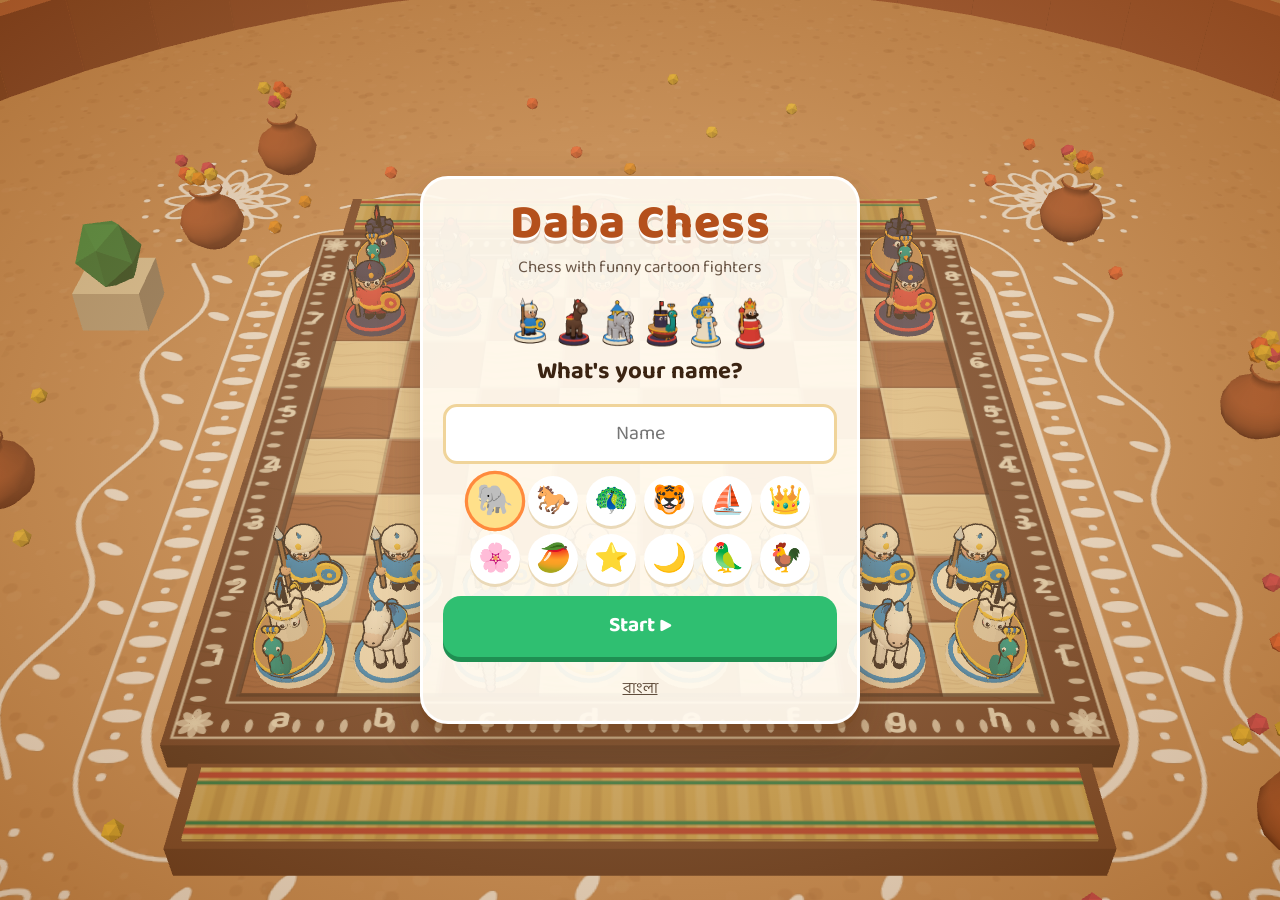
==== play/index.html @ 304fe7d1 "web version 1.0.2" ====
<!doctype html>
<html lang="bn">
<head>
<meta charset="utf-8" />
<meta name="viewport" content="width=device-width, initial-scale=1, viewport-fit=cover, user-scalable=no" />
<meta name="theme-color" content="#f6deaf" />
<title>দাবা · Daba Chess</title>
<link rel="icon" href="icon.svg" />
  <script type="module" crossorigin src="./assets/index-iaO72QLJ.js"></script>
  <link rel="stylesheet" crossorigin href="./assets/index-D-5zK_C7.css">
</head>
<body>
<canvas id="board"></canvas>
<div id="ui"></div>
<div id="loading">দাবা</div>
</body>
</html>
---- play/assets/index-D-5zK_C7.css ----
@font-face{font-family:"Baloo Da 2";src:url(../fonts/BalooDa2.ttf)format("truetype");font-weight:400 800;font-display:swap}:root{--ink:#3b2412;--card:#fffaf0f0;--go:#2fbf71;--go-d:#1f8f52;--b1:#ff8a3d;--b1-d:#d2601a;--b2:#4aa8ff;--b2-d:#2577c9;--b3:#b07cff;--b3-d:#7d4ed6;--mid:#ffe3a3;--mid-d:#e2b65a;--red:#ef4b4b;--safe-t:env(safe-area-inset-top,0px);--safe-b:env(safe-area-inset-bottom,0px)}*{box-sizing:border-box;-webkit-tap-highlight-color:transparent}html,body{height:100%;color:var(--ink);-webkit-user-select:none;user-select:none;touch-action:manipulation;background:#f6deaf;margin:0;font-family:"Baloo Da 2",Noto Sans Bengali,system-ui,sans-serif;overflow:hidden}[hidden]{display:none!important}#board{width:100vw;height:100vh;display:block;position:fixed;inset:0}#ui{pointer-events:none;position:fixed;inset:0}#ui>*{pointer-events:auto}#loading{color:#a7623a;background:#f6deaf;place-items:center;font-size:48px;font-weight:800;display:grid;position:fixed;inset:0}.screen{padding:calc(16px + var(--safe-t)) 16px calc(16px + var(--safe-b));background:radial-gradient(#ffecc859,#78461459);place-items:safe center center;display:grid;position:absolute;inset:0;overflow-y:auto}.card{background:var(--card);text-align:center;border:3px solid #fff;border-radius:28px;width:min(440px,100%);padding:22px 20px 18px;animation:.28s cubic-bezier(.2,1.4,.5,1) pop;box-shadow:0 6px #78461440,0 18px 40px #50280a4d}.card.tall{max-height:calc(100vh - 32px - var(--safe-t) - var(--safe-b));overflow-y:auto}.card.small-card{width:min(380px,100%)}@keyframes pop{0%{opacity:0;transform:scale(.85)translateY(20px)}to{opacity:1;transform:none}}.logo{color:#b4501c;text-shadow:0 3px #fff,0 6px #78320a40;letter-spacing:1px;font-size:58px;font-weight:800;line-height:1}body.en .logo{font-size:48px}.sub{opacity:.75;margin:4px 0 14px;font-size:17px}h1{margin:4px 0;font-size:34px}h2{margin:2px 0 12px;font-size:24px}h3{text-align:left;margin:14px 0 6px;font-size:18px}button{font:inherit;color:inherit;cursor:pointer;border:0}button:disabled{opacity:.4;cursor:default}.big,.mid{color:#fff;border-radius:18px;width:100%;margin:9px 0;font-weight:700;transition:transform 80ms;display:block}.big{padding:12px 14px 14px;font-size:21px}.big small{opacity:.9;margin-top:-2px;font-size:13px;font-weight:500;display:block}.mid{background:var(--mid);color:var(--ink);box-shadow:0 5px 0 var(--mid-d);padding:9px 12px 11px;font-size:17px}.big:active,.mid:active{transform:translateY(4px);box-shadow:0 1px #0003!important}.go{background:var(--go);box-shadow:0 5px 0 var(--go-d);color:#fff}.b1{background:var(--b1);box-shadow:0 5px 0 var(--b1-d)}.b2{background:var(--b2);box-shadow:0 5px 0 var(--b2-d)}.b3{background:var(--b3);box-shadow:0 5px 0 var(--b3-d)}.dim{filter:saturate(.6);opacity:.85}.row{align-items:center;gap:10px;display:flex}.row>.mid{flex:1}.link{opacity:.8;background:0 0;margin-top:8px;font-size:16px;text-decoration:underline}.link.danger{color:var(--red)}.pub{opacity:.85;text-align:left;background:0 0;justify-content:center;align-items:center;gap:8px;margin:12px auto 0;font-size:13px;line-height:1.15;display:flex}.pub img{width:26px;height:26px}.pub small{opacity:.7;font-size:11px;display:block}.pub.static{margin-top:10px}.links{justify-content:center;gap:18px}.appicon{width:84px;height:84px}.logo.small{font-size:36px}.publisher{text-align:left;background:#fff;border-radius:16px;align-items:center;gap:12px;margin:10px 0;padding:10px 14px;display:flex;box-shadow:0 3px #ead9b8}.publisher img{width:52px;height:52px}.publisher b{font-size:19px}.publisher small{opacity:.75;font-size:13px;display:block}.tiny{font-size:11px}.tut .lesson{top:calc(8px + var(--safe-t));background:var(--card);text-align:center;border:3px solid #fff;border-radius:22px;max-width:520px;margin:0 auto;padding:10px 16px 12px;animation:.28s cubic-bezier(.2,1.4,.5,1) pop;position:absolute;left:8px;right:8px;box-shadow:0 5px #78461433}.lesson h2{color:#c2410c;margin:0 0 4px;font-size:21px}.lesson p{margin:0 0 6px;font-size:15.5px;line-height:1.45}.lnum{opacity:.6;font-size:12px;font-weight:700}.ldots{justify-content:center;gap:6px;margin-bottom:2px;display:flex}.ldots i{background:#e6d3ad;border-radius:50%;width:10px;height:10px}.ldots i.on{background:var(--b1);transform:scale(1.3)}.ldots i.done{background:var(--go)}.lmsg .ok{color:var(--go-d);font-size:22px;display:block}.lmsg .bad{color:var(--red);font-size:18px;display:block}.lesson .row .mid{margin:4px 0}.note{opacity:.75;font-size:14px}.me{background:#fff;border-radius:16px;align-items:center;gap:10px;width:100%;margin-bottom:6px;padding:6px 12px;display:flex;box-shadow:0 3px #ead9b8}.me .mini{opacity:.7;margin-left:auto;font-size:14px}.av1{font-size:28px;line-height:1}input:not([type]),input[type=text]{width:100%;font:inherit;text-align:center;background:#fff;border:3px solid #f0d49a;border-radius:14px;outline:none;padding:10px 14px;font-size:20px}input:focus{border-color:var(--b1)}.avatars{flex-wrap:wrap;justify-content:center;gap:8px;margin:12px 0;display:flex}.av{background:#fff;border-radius:50%;width:50px;height:50px;font-size:28px;box-shadow:0 3px #ead9b8}.avatars.small .av{width:40px;height:40px;font-size:22px}.av.on{box-shadow:0 0 0 3px var(--b1), 0 3px 0 #d6a940;background:#ffe08a;transform:scale(1.08)}.levels{gap:8px;display:grid}.lv{text-align:left;background:#fff;border-radius:16px;grid-template-rows:auto auto;grid-template-columns:44px 1fr auto;align-items:center;padding:6px 12px;display:grid;box-shadow:0 4px #ead9b8}.lv .ic{grid-row:span 2;font-size:30px}.lv b{font-size:19px}.lv small{opacity:.7;grid-column:2;margin-top:-4px;font-size:13px}.lv .stars{color:#f5a623;letter-spacing:-1px;grid-area:1/3/span 2;font-size:14px}.lv.on{box-shadow:0 0 0 3px var(--b1), 0 4px 0 #d6a940;background:#fff4d1}.sides .side{background:#fff;border-radius:14px;flex:1;padding:8px;font-size:15px;font-weight:600;box-shadow:0 4px #ead9b8}.side.on{box-shadow:0 0 0 3px var(--b1), 0 4px 0 #d6a940;background:#fff4d1}.dot{vertical-align:-2px;border-radius:50%;width:16px;height:16px;margin-right:6px;display:inline-block;box-shadow:inset -2px -3px #0000002e,inset 2px 2px #ffffff73}.pl{text-align:left;margin:8px 0;font-weight:700;display:block}.pl input{margin-top:4px}.plist{gap:8px;display:grid}.prof{text-align:left;background:#fff;border-radius:14px;align-items:center;gap:10px;padding:8px 12px;display:flex;box-shadow:0 4px #ead9b8}.prof small{opacity:.7;margin-left:auto}.prof i{background:var(--go);color:#fff;border-radius:8px;padding:0 6px;font-size:12px;font-style:normal}.prof.on{box-shadow:0 0 0 3px var(--go), 0 4px 0 var(--go-d)}.prof.add{color:var(--b2-d);justify-content:center;font-weight:700}.statgrid{grid-template-columns:repeat(3,1fr);gap:8px;margin:12px 0;display:grid}.statgrid div,.stats div{background:#fff;border-radius:14px;padding:6px;box-shadow:0 3px #ead9b8}.statgrid b,.stats b{font-size:24px;display:block}.statgrid small,.stats small{opacity:.7;font-size:12px}.hist{text-align:left;max-height:34vh;overflow-y:auto}.hrow{border-bottom:2px dashed #f0dfbd;grid-template-columns:64px 1fr auto auto;align-items:center;gap:8px;padding:6px 4px;font-size:15px;display:grid}.hrow small{opacity:.6;font-size:12px}.w{color:var(--go-d);font-weight:800}.l{color:var(--red);font-weight:800}.d{color:#8a6d3b;font-weight:800}.sw{text-align:left;background:#fff;border-radius:14px;justify-content:space-between;align-items:center;margin:7px 0;padding:8px 14px;font-weight:600;display:flex;box-shadow:0 3px #ead9b8}.sw input{display:none}.sw i{background:#d9c9a6;border-radius:14px;flex:none;width:50px;height:28px;margin-left:10px;transition:background .2s;position:relative}.sw i:after{content:"";background:#fff;border-radius:50%;width:22px;height:22px;transition:left .2s;position:absolute;top:3px;left:3px;box-shadow:0 2px 2px #0003}.sw input:checked+i{background:var(--go)}.sw input:checked+i:after{left:25px}.seg{background:#fff;border-radius:14px;margin:7px 0;padding:6px 8px 6px 14px;font-weight:600;box-shadow:0 3px #ead9b8}.seg span{text-align:left;margin-right:auto}.segb{background:#f6ecd6;border-radius:10px;padding:4px 12px;font-weight:700}.segb.on{background:var(--b1);color:#fff}.themes{grid-template-columns:1fr 1fr 1fr;gap:8px;display:grid}.th{background:#fff;border-radius:14px;align-items:center;gap:8px;padding:8px;font-weight:600;display:flex;box-shadow:0 3px #ead9b8}.th.on{box-shadow:0 0 0 3px var(--b1), 0 3px 0 #d6a940}.sw2{border-radius:9px;flex:none;width:30px;height:30px}.sides2{grid-template-columns:1fr 1fr;gap:10px;margin-bottom:6px;display:grid}.pick{background:#fff;border-radius:18px;flex-direction:column;align-items:center;gap:2px;padding:10px 8px;display:flex;box-shadow:0 4px #ead9b8}.pick .big-ic{font-size:46px;line-height:1.1;transition:transform .2s}.pick b{font-size:20px}.pick small{opacity:.75;font-size:12.5px;line-height:1.25}.pick.on{box-shadow:0 0 0 3px var(--b1), 0 4px 0 #d6a940;background:#fff4d1}.pick.on .big-ic{transform:scale(1.15)rotate(-6deg)}.sidestats{text-align:left;grid-template-columns:1fr 1fr;gap:8px;margin:12px 0 4px;display:grid}.sidestats>div{background:#fff;border-radius:14px;padding:8px 10px;box-shadow:0 3px #ead9b8}.sidestats h4{margin:0 0 2px;font-size:16px}.sidestats p{margin:0;font-size:13px}.sw2.courtyard{background:linear-gradient(135deg,#9fdcff 35%,#f6deaf 35% 55%,#a7623a 55% 75%,#d99a62 75%)}.sw2.palace{background:linear-gradient(135deg,#7fc8f8 35%,#fbf3e3 35% 55%,#4f7a8c 55% 75%,#eee6da 75%)}.sw2.dusk{background:linear-gradient(135deg,#ff8f6b 35%,#f1d2a0 35% 55%,#985434 55% 75%,#c47f4f 75%)}.how{text-align:left;margin-bottom:12px;font-size:17px;line-height:1.55}#ui>.hud{pointer-events:none;position:absolute;inset:0}.hud>*{pointer-events:auto}.hud-top{top:calc(8px + var(--safe-t));align-items:stretch;gap:8px;display:flex;position:absolute;left:8px;right:8px}.pc{background:var(--card);border:3px solid #fff;border-radius:18px;flex:1;order:1;align-items:center;gap:8px;min-width:0;padding:6px 10px;transition:transform .25s,box-shadow .25s;display:flex;box-shadow:0 4px #78461433}.pc b{white-space:nowrap;text-overflow:ellipsis;max-width:30vw;font-size:15px;display:block;overflow:hidden}.pc .cnt{font-size:16px;font-weight:700}.pc .cnt small{opacity:.6;font-size:12px;font-weight:500}.pc.turn{animation:1.2s ease-in-out infinite glow;transform:scale(1.04);box-shadow:0 0 0 4px #ffd23f,0 4px #78461433}@keyframes glow{50%{box-shadow:0 0 0 6px #ffe680,0 4px #78461433}}@media (aspect-ratio>=1){.hud-top .pc{flex:0 340px}.hud-top{justify-content:space-between}.status{flex:1}}.status{text-align:center;text-shadow:0 2px #fff;order:2;align-self:center;min-width:70px;font-size:17px;font-weight:800}.think:after{content:"";animation:1s steps(4,end) infinite dots}@keyframes dots{0%{content:""}25%{content:"."}50%{content:".."}75%{content:"..."}}.pc .tag{color:#c2410c;font-size:13px;font-weight:800;line-height:1.1;display:none}@media (aspect-ratio<=1){.status{display:none}.pc{border-radius:16px;padding:4px 8px}.pc .av1{font-size:24px}.pc b{max-width:32vw;font-size:14px}.pc .cnt{font-size:14px}.pc.turn .tag{display:block}}.hud-bottom{bottom:calc(10px + var(--safe-b));gap:10px;display:flex;position:absolute;left:10px}.round{background:var(--card);border:3px solid #fff;border-radius:50%;width:54px;height:54px;font-size:24px;box-shadow:0 4px #78461440}.round:active{transform:translateY(3px);box-shadow:0 1px #78461440}.chain{bottom:calc(14px + var(--safe-b));background:var(--go);color:#fff;box-shadow:0 5px 0 var(--go-d);border-radius:18px;padding:10px 20px 12px;font-size:20px;font-weight:800;animation:.9s ease-in-out infinite bob;position:absolute;right:12px}@keyframes bob{50%{transform:translateY(-4px)}}.chain-tip{bottom:calc(80px + var(--safe-b));color:#fff;white-space:nowrap;text-overflow:ellipsis;background:#3b2412d9;border-radius:14px;max-width:94vw;padding:6px 14px;font-size:15px;position:absolute;left:50%;overflow:hidden;transform:translate(-50%)}.combo{color:#ffd23f;pointer-events:none;text-shadow:0 4px #e2452b,0 8px #0003;-webkit-text-stroke:2px #fff;font-size:64px;font-weight:800;position:absolute;top:38%;left:50%;transform:translate(-50%,-50%)scale(0)}.combo.pop{animation:1.1s cubic-bezier(.2,1.6,.4,1) forwards combo}@keyframes combo{0%{opacity:1;transform:translate(-50%,-50%)scale(0)rotate(-10deg)}30%{transform:translate(-50%,-50%)scale(1.15)rotate(4deg)}70%{opacity:1;transform:translate(-50%,-60%)scale(1)rotate(0)}to{opacity:0;transform:translate(-50%,-80%)scale(.9)}}.overlay{padding:calc(16px + var(--safe-t)) 16px calc(16px + var(--safe-b));pointer-events:auto;background:#3c1e0a59;place-items:safe center center;display:grid;position:absolute;inset:0;overflow-y:auto}.result h1{font-size:38px}.why{opacity:.75;margin:0 0 10px}.stats{grid-template-columns:repeat(3,1fr);gap:8px;margin-bottom:8px;display:grid}.toast{color:#fff;z-index:9;background:#3b2412e6;border-radius:14px;padding:8px 18px;font-size:17px;animation:.25s pop;position:fixed;bottom:18%;left:50%;transform:translate(-50%)}.bigcode{letter-spacing:12px;color:#e8700a;background:#fff;border-radius:20px;margin:6px 0 10px;padding:6px 0 0;font-family:"Baloo Da 2",monospace;font-size:64px;font-weight:800;box-shadow:0 5px #ead9b8}.codebox input{text-transform:uppercase;letter-spacing:6px;flex:1;font-size:24px;font-weight:800}.waiting{color:#2577c9;font-size:18px;font-weight:700}#err.bad{color:var(--red);font-weight:700}.pi{vertical-align:middle;object-fit:contain;width:30px;height:30px;margin:-6px 2px -6px 0}.big-pi{object-fit:contain;width:62px;height:62px;transition:transform .2s}.pick.on .big-pi{transform:scale(1.12)rotate(-5deg)}.titlei{vertical-align:middle;width:44px;height:44px}.cast{justify-content:center;margin:-2px 0 2px;display:flex}.cast-pi{object-fit:contain;width:56px;height:56px;margin:0 -6px;animation:1.6s ease-in-out infinite castbob}.cast-pi:nth-child(2n){animation-delay:.3s}.cast-pi:nth-child(3n){animation-delay:.6s}@keyframes castbob{50%{transform:translateY(-5px)}}.castrow{grid-template-columns:repeat(6,minmax(0,1fr));gap:2px;margin-bottom:8px;display:grid}.castc{flex-direction:column;align-items:center;min-width:0;display:flex}.castc small{text-overflow:ellipsis;white-space:nowrap;max-width:100%;margin-top:-4px;font-size:12px;font-weight:700;overflow:hidden}.castc .big-pi{object-fit:contain;width:min(54px,100%);height:54px}.sides3{grid-template-columns:1fr 1fr 1fr;gap:8px;margin-bottom:6px;display:grid}.sides3 .pick{padding:8px 4px}.sides3 .pick b{font-size:18px}.sides3 .pick small{font-size:11.5px}.sides3 .big-ic{font-size:44px;line-height:62px}.promos{grid-template-columns:1fr 1fr;gap:10px;display:grid}.promos .pick b{font-size:18px}.bigsoon{color:#b4501c;margin:6px 0;font-size:30px;font-weight:800}.pc .av1{align-items:center;display:flex;position:relative}.kingi{object-fit:contain;width:38px;height:38px}.avs{font-size:16px;position:absolute;bottom:-6px;right:-6px}.pcin{flex:1;min-width:0}.capt{flex-wrap:nowrap;align-items:center;min-height:20px;display:flex;overflow:hidden}.ci{object-fit:contain;width:20px;height:20px;margin-right:-7px}.lead{color:#1f8f52;margin-left:10px;font-size:14px;font-weight:800}.pc.incheck{animation:.6s ease-in-out infinite checkglow;box-shadow:0 0 0 4px #ff3b30,0 4px #78461433}@keyframes checkglow{50%{box-shadow:0 0 0 7px #ff8a80,0 4px #78461433}}.pc.incheck .tag{color:#d32f2f}.hrow .ci{margin-right:2px}.movelist{right:10px;bottom:calc(10px + var(--safe-b));background:var(--card);border:3px solid #fff;border-radius:16px;width:210px;max-height:38vh;padding:6px 10px;font-size:15px;font-weight:600;position:absolute;overflow-y:auto;box-shadow:0 4px #78461433}.mgrid{grid-template-columns:34px 1fr 1fr;gap:0 6px;display:grid}.mgrid .mn{opacity:.55}.movelist .note{margin:4px 0}@media (aspect-ratio<=1){.movelist{width:auto;max-height:64px;left:264px;right:8px;bottom:calc(10px + var(--safe-b));padding:4px 8px;font-size:13px}.mgrid{grid-template-columns:26px 1fr 1fr}}.skiptip{left:50%;bottom:calc(80px + var(--safe-b));color:#fff;pointer-events:none;white-space:nowrap;background:#3b2412c7;border-radius:14px;padding:6px 16px;font-size:15px;font-weight:700;animation:.25s pop;position:absolute;transform:translate(-50%)}.combo{font-size:58px}body.en .combo{font-size:52px}.bigcode{letter-spacing:12px;color:#e8700a;text-align:center;background:#fff;border-radius:20px;margin:6px 0 10px;padding:6px 0 0 12px;font-size:64px;font-weight:800;box-shadow:0 5px #ead9b8}.codebox input{text-transform:uppercase;letter-spacing:6px;flex:1;min-width:0;font-size:24px;font-weight:800}.codebox .mid{flex:none;width:auto;padding:9px 18px 11px}.codebox input::placeholder{letter-spacing:0;font-size:17px;font-weight:600}.waiting{color:#2577c9;text-align:center;font-size:18px;font-weight:700}#err.bad{color:var(--red);opacity:1;font-weight:700}.youplay .pi{vertical-align:middle}@media (aspect-ratio<=1) and (width<=380px){.hud-bottom{gap:8px}.round{width:48px;height:48px;font-size:21px}.movelist{left:236px}}@media (aspect-ratio>=1) and (height<=520px){.hud-bottom{left:calc(10px + var(--safe-l,0px));bottom:calc(10px + var(--safe-b));flex-direction:column;gap:8px}.round{width:48px;height:48px;font-size:21px}.movelist{width:190px;max-height:calc(100vh - 110px)}}.netfail{text-align:center}.netfail .failicon{margin:4px 0 2px;font-size:64px;line-height:1.1}.netfail p{margin:6px 4px 16px;font-size:17px;line-height:1.45}
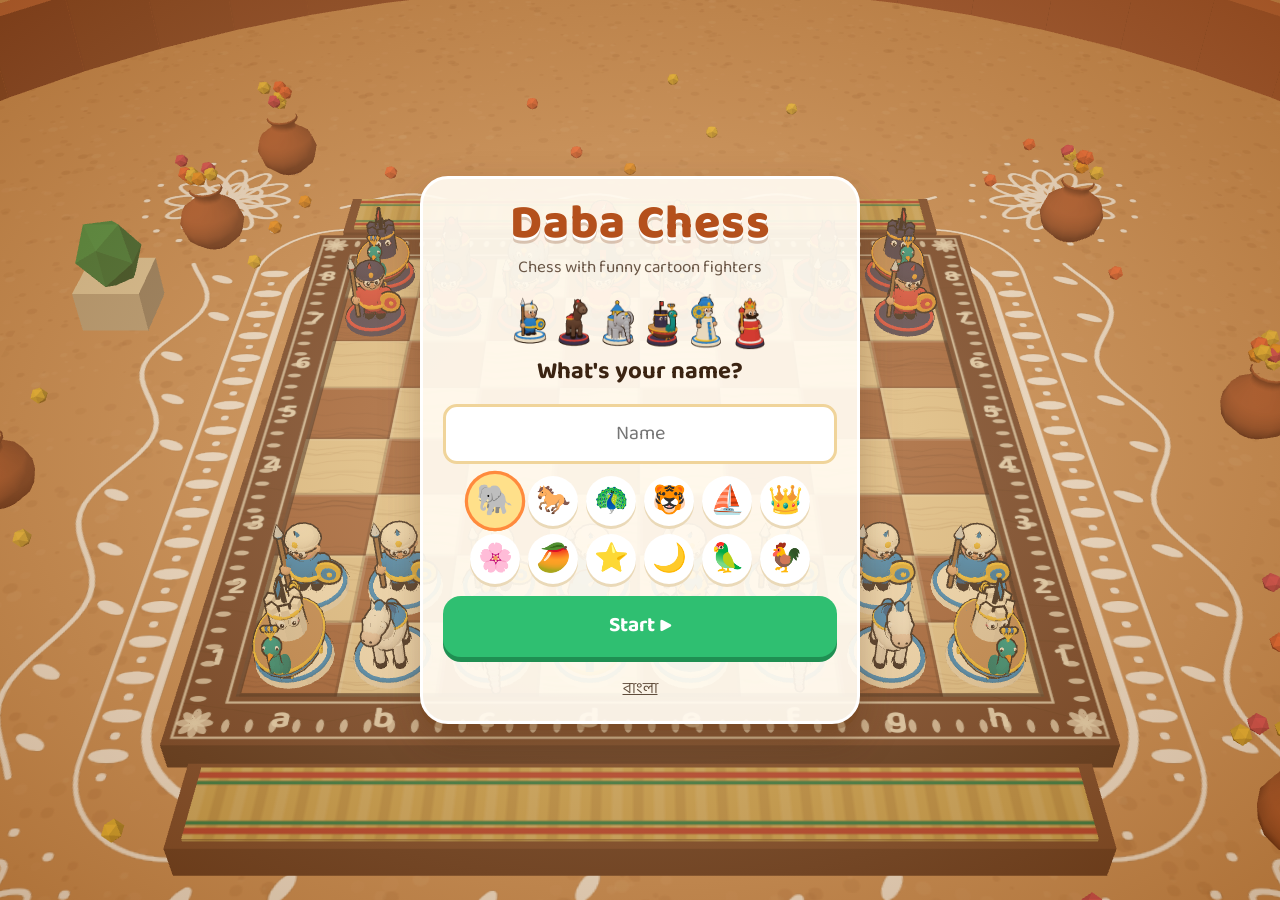
==== commit 5c9f4f19: "web version 1.0.3" ====
--- a/play/index.html
+++ b/play/index.html
@@ -6,8 +6,8 @@
 <meta name="theme-color" content="#f6deaf" />
 <title>দাবা · Daba Chess</title>
 <link rel="icon" href="icon.svg" />
-  <script type="module" crossorigin src="./assets/index-iaO72QLJ.js"></script>
-  <link rel="stylesheet" crossorigin href="./assets/index-D-5zK_C7.css">
+  <script type="module" crossorigin src="./assets/index-D793i9st.js"></script>
+  <link rel="stylesheet" crossorigin href="./assets/index-lJXG2mPI.css">
 </head>
 <body>
 <canvas id="board"></canvas>
--- a/play/assets/index-lJXG2mPI.css
+++ b/play/assets/index-lJXG2mPI.css
@@ -0,0 +1 @@
+@font-face{font-family:"Baloo Da 2";src:url(../fonts/BalooDa2.ttf)format("truetype");font-weight:400 800;font-display:swap}:root{--ink:#3b2412;--card:#fffaf0f0;--go:#2fbf71;--go-d:#1f8f52;--b1:#ff8a3d;--b1-d:#d2601a;--b2:#4aa8ff;--b2-d:#2577c9;--b3:#b07cff;--b3-d:#7d4ed6;--mid:#ffe3a3;--mid-d:#e2b65a;--red:#ef4b4b;--safe-t:env(safe-area-inset-top,0px);--safe-b:env(safe-area-inset-bottom,0px)}*{box-sizing:border-box;-webkit-tap-highlight-color:transparent}html,body{height:100%;color:var(--ink);-webkit-user-select:none;user-select:none;touch-action:manipulation;background:#f6deaf;margin:0;font-family:"Baloo Da 2",Noto Sans Bengali,system-ui,sans-serif;overflow:hidden}[hidden]{display:none!important}#board{width:100vw;height:100vh;display:block;position:fixed;inset:0}#ui{pointer-events:none;position:fixed;inset:0}#ui>*{pointer-events:auto}#loading{color:#a7623a;background:#f6deaf;place-items:center;font-size:48px;font-weight:800;display:grid;position:fixed;inset:0}.screen{padding:calc(16px + var(--safe-t)) 16px calc(16px + var(--safe-b));background:radial-gradient(#ffecc859,#78461459);place-items:safe center center;display:grid;position:absolute;inset:0;overflow-y:auto}.card{background:var(--card);text-align:center;border:3px solid #fff;border-radius:28px;width:min(440px,100%);padding:22px 20px 18px;animation:.28s cubic-bezier(.2,1.4,.5,1) pop;box-shadow:0 6px #78461440,0 18px 40px #50280a4d}.card.tall{max-height:calc(100vh - 32px - var(--safe-t) - var(--safe-b));overflow-y:auto}.card.small-card{width:min(380px,100%)}@keyframes pop{0%{opacity:0;transform:scale(.85)translateY(20px)}to{opacity:1;transform:none}}.logo{color:#b4501c;text-shadow:0 3px #fff,0 6px #78320a40;letter-spacing:1px;font-size:58px;font-weight:800;line-height:1}body.en .logo{font-size:48px}.sub{opacity:.75;margin:4px 0 14px;font-size:17px}h1{margin:4px 0;font-size:34px}h2{margin:2px 0 12px;font-size:24px}h3{text-align:left;margin:14px 0 6px;font-size:18px}button{font:inherit;color:inherit;cursor:pointer;border:0}button:disabled{opacity:.4;cursor:default}.big,.mid{color:#fff;border-radius:18px;width:100%;margin:9px 0;font-weight:700;transition:transform 80ms;display:block}.big{padding:12px 14px 14px;font-size:21px}.big small{opacity:.9;margin-top:-2px;font-size:13px;font-weight:500;display:block}.mid{background:var(--mid);color:var(--ink);box-shadow:0 5px 0 var(--mid-d);padding:9px 12px 11px;font-size:17px}.big:active,.mid:active{transform:translateY(4px);box-shadow:0 1px #0003!important}.go{background:var(--go);box-shadow:0 5px 0 var(--go-d);color:#fff}.b1{background:var(--b1);box-shadow:0 5px 0 var(--b1-d)}.b2{background:var(--b2);box-shadow:0 5px 0 var(--b2-d)}.b3{background:var(--b3);box-shadow:0 5px 0 var(--b3-d)}.dim{filter:saturate(.6);opacity:.85}.row{align-items:center;gap:10px;display:flex}.row>.mid{flex:1}.link{opacity:.8;background:0 0;margin-top:8px;font-size:16px;text-decoration:underline}.link.danger{color:var(--red)}.pub{opacity:.85;text-align:left;background:0 0;justify-content:center;align-items:center;gap:8px;margin:12px auto 0;font-size:13px;line-height:1.15;display:flex}.pub img{width:26px;height:26px}.pub small{opacity:.7;font-size:11px;display:block}.pub.static{margin-top:10px}.links{justify-content:center;gap:18px}.appicon{width:84px;height:84px}.logo.small{font-size:36px}.publisher{text-align:left;background:#fff;border-radius:16px;align-items:center;gap:12px;margin:10px 0;padding:10px 14px;display:flex;box-shadow:0 3px #ead9b8}.publisher img{width:52px;height:52px}.publisher b{font-size:19px}.publisher small{opacity:.75;font-size:13px;display:block}.tiny{font-size:11px}.tut .lesson{top:calc(8px + var(--safe-t));background:var(--card);text-align:center;border:3px solid #fff;border-radius:22px;max-width:520px;margin:0 auto;padding:10px 16px 12px;animation:.28s cubic-bezier(.2,1.4,.5,1) pop;position:absolute;left:8px;right:8px;box-shadow:0 5px #78461433}.lesson h2{color:#c2410c;margin:0 0 4px;font-size:21px}.lesson p{margin:0 0 6px;font-size:15.5px;line-height:1.45}.lnum{opacity:.6;font-size:12px;font-weight:700}.ldots{justify-content:center;gap:6px;margin-bottom:2px;display:flex}.ldots i{background:#e6d3ad;border-radius:50%;width:10px;height:10px}.ldots i.on{background:var(--b1);transform:scale(1.3)}.ldots i.done{background:var(--go)}.lmsg .ok{color:var(--go-d);font-size:22px;display:block}.lmsg .bad{color:var(--red);font-size:18px;display:block}.lesson .row .mid{margin:4px 0}.note{opacity:.75;font-size:14px}.me{background:#fff;border-radius:16px;align-items:center;gap:10px;width:100%;margin-bottom:6px;padding:6px 12px;display:flex;box-shadow:0 3px #ead9b8}.me .mini{opacity:.7;margin-left:auto;font-size:14px}.av1{font-size:28px;line-height:1}input:not([type]),input[type=text]{width:100%;font:inherit;text-align:center;background:#fff;border:3px solid #f0d49a;border-radius:14px;outline:none;padding:10px 14px;font-size:20px}input:focus{border-color:var(--b1)}.avatars{flex-wrap:wrap;justify-content:center;gap:8px;margin:12px 0;display:flex}.av{background:#fff;border-radius:50%;width:50px;height:50px;font-size:28px;box-shadow:0 3px #ead9b8}.avatars.small .av{width:40px;height:40px;font-size:22px}.av.on{box-shadow:0 0 0 3px var(--b1), 0 3px 0 #d6a940;background:#ffe08a;transform:scale(1.08)}.levels{gap:8px;display:grid}.lv{text-align:left;background:#fff;border-radius:16px;grid-template-rows:auto auto;grid-template-columns:44px 1fr auto;align-items:center;padding:6px 12px;display:grid;box-shadow:0 4px #ead9b8}.lv .ic{grid-row:span 2;font-size:30px}.lv b{font-size:19px}.lv small{opacity:.7;grid-column:2;margin-top:-4px;font-size:13px}.lv .stars{color:#f5a623;letter-spacing:-1px;grid-area:1/3/span 2;font-size:14px}.lv.on{box-shadow:0 0 0 3px var(--b1), 0 4px 0 #d6a940;background:#fff4d1}.sides .side{background:#fff;border-radius:14px;flex:1;padding:8px;font-size:15px;font-weight:600;box-shadow:0 4px #ead9b8}.side.on{box-shadow:0 0 0 3px var(--b1), 0 4px 0 #d6a940;background:#fff4d1}.dot{vertical-align:-2px;border-radius:50%;width:16px;height:16px;margin-right:6px;display:inline-block;box-shadow:inset -2px -3px #0000002e,inset 2px 2px #ffffff73}.pl{text-align:left;margin:8px 0;font-weight:700;display:block}.pl input{margin-top:4px}.plist{gap:8px;display:grid}.prof{text-align:left;background:#fff;border-radius:14px;align-items:center;gap:10px;padding:8px 12px;display:flex;box-shadow:0 4px #ead9b8}.prof small{opacity:.7;margin-left:auto}.prof i{background:var(--go);color:#fff;border-radius:8px;padding:0 6px;font-size:12px;font-style:normal}.prof.on{box-shadow:0 0 0 3px var(--go), 0 4px 0 var(--go-d)}.prof.add{color:var(--b2-d);justify-content:center;font-weight:700}.statgrid{grid-template-columns:repeat(3,1fr);gap:8px;margin:12px 0;display:grid}.statgrid div,.stats div{background:#fff;border-radius:14px;padding:6px;box-shadow:0 3px #ead9b8}.statgrid b,.stats b{font-size:24px;display:block}.statgrid small,.stats small{opacity:.7;font-size:12px}.hist{text-align:left;max-height:34vh;overflow-y:auto}.hrow{border-bottom:2px dashed #f0dfbd;grid-template-columns:64px 1fr auto auto;align-items:center;gap:8px;padding:6px 4px;font-size:15px;display:grid}.hrow small{opacity:.6;font-size:12px}.w{color:var(--go-d);font-weight:800}.l{color:var(--red);font-weight:800}.d{color:#8a6d3b;font-weight:800}.sw{text-align:left;background:#fff;border-radius:14px;justify-content:space-between;align-items:center;margin:7px 0;padding:8px 14px;font-weight:600;display:flex;box-shadow:0 3px #ead9b8}.sw input{display:none}.sw i{background:#d9c9a6;border-radius:14px;flex:none;width:50px;height:28px;margin-left:10px;transition:background .2s;position:relative}.sw i:after{content:"";background:#fff;border-radius:50%;width:22px;height:22px;transition:left .2s;position:absolute;top:3px;left:3px;box-shadow:0 2px 2px #0003}.sw input:checked+i{background:var(--go)}.sw input:checked+i:after{left:25px}.seg{background:#fff;border-radius:14px;margin:7px 0;padding:6px 8px 6px 14px;font-weight:600;box-shadow:0 3px #ead9b8}.seg span{text-align:left;margin-right:auto}.segb{background:#f6ecd6;border-radius:10px;padding:4px 12px;font-weight:700}.segb.on{background:var(--b1);color:#fff}.themes{grid-template-columns:1fr 1fr 1fr;gap:8px;display:grid}.th{background:#fff;border-radius:14px;align-items:center;gap:8px;padding:8px;font-weight:600;display:flex;box-shadow:0 3px #ead9b8}.th.on{box-shadow:0 0 0 3px var(--b1), 0 3px 0 #d6a940}.sw2{border-radius:9px;flex:none;width:30px;height:30px}.sides2{grid-template-columns:1fr 1fr;gap:10px;margin-bottom:6px;display:grid}.pick{background:#fff;border-radius:18px;flex-direction:column;align-items:center;gap:2px;padding:10px 8px;display:flex;box-shadow:0 4px #ead9b8}.pick .big-ic{font-size:46px;line-height:1.1;transition:transform .2s}.pick b{font-size:20px}.pick small{opacity:.75;font-size:12.5px;line-height:1.25}.pick.on{box-shadow:0 0 0 3px var(--b1), 0 4px 0 #d6a940;background:#fff4d1}.pick.on .big-ic{transform:scale(1.15)rotate(-6deg)}.sidestats{text-align:left;grid-template-columns:1fr 1fr;gap:8px;margin:12px 0 4px;display:grid}.sidestats>div{background:#fff;border-radius:14px;padding:8px 10px;box-shadow:0 3px #ead9b8}.sidestats h4{margin:0 0 2px;font-size:16px}.sidestats p{margin:0;font-size:13px}.sw2.courtyard{background:linear-gradient(135deg,#9fdcff 35%,#f6deaf 35% 55%,#a7623a 55% 75%,#d99a62 75%)}.sw2.palace{background:linear-gradient(135deg,#7fc8f8 35%,#fbf3e3 35% 55%,#4f7a8c 55% 75%,#eee6da 75%)}.sw2.dusk{background:linear-gradient(135deg,#ff8f6b 35%,#f1d2a0 35% 55%,#985434 55% 75%,#c47f4f 75%)}.how{text-align:left;margin-bottom:12px;font-size:17px;line-height:1.55}#ui>.hud{pointer-events:none;position:absolute;inset:0}.hud>*{pointer-events:auto}.hud-top{top:calc(8px + var(--safe-t));align-items:stretch;gap:8px;display:flex;position:absolute;left:8px;right:8px}.pc{background:var(--card);border:3px solid #fff;border-radius:18px;flex:1;order:1;align-items:center;gap:8px;min-width:0;padding:6px 10px;transition:transform .25s,box-shadow .25s;display:flex;box-shadow:0 4px #78461433}.pc b{white-space:nowrap;text-overflow:ellipsis;max-width:30vw;font-size:15px;display:block;overflow:hidden}.pc .cnt{font-size:16px;font-weight:700}.pc .cnt small{opacity:.6;font-size:12px;font-weight:500}.pc.turn{animation:1.2s ease-in-out infinite glow;transform:scale(1.04);box-shadow:0 0 0 4px #ffd23f,0 4px #78461433}@keyframes glow{50%{box-shadow:0 0 0 6px #ffe680,0 4px #78461433}}@media (aspect-ratio>=1){.hud-top .pc{flex:0 340px}.hud-top{justify-content:space-between}.status{flex:1}}.status{text-align:center;text-shadow:0 2px #fff;order:2;align-self:center;min-width:70px;font-size:17px;font-weight:800}.think:after{content:"";animation:1s steps(4,end) infinite dots}@keyframes dots{0%{content:""}25%{content:"."}50%{content:".."}75%{content:"..."}}.pc .tag{color:#c2410c;font-size:13px;font-weight:800;line-height:1.1;display:none}@media (aspect-ratio<=1){.status{display:none}.pc{border-radius:16px;padding:4px 8px}.pc .av1{font-size:24px}.pc b{max-width:32vw;font-size:14px}.pc .cnt{font-size:14px}.pc.turn .tag{display:block}}.hud-bottom{bottom:calc(10px + var(--safe-b));gap:10px;display:flex;position:absolute;left:10px}.round{background:var(--card);border:3px solid #fff;border-radius:50%;width:54px;height:54px;font-size:24px;box-shadow:0 4px #78461440}.round:active{transform:translateY(3px);box-shadow:0 1px #78461440}.chain{bottom:calc(14px + var(--safe-b));background:var(--go);color:#fff;box-shadow:0 5px 0 var(--go-d);border-radius:18px;padding:10px 20px 12px;font-size:20px;font-weight:800;animation:.9s ease-in-out infinite bob;position:absolute;right:12px}@keyframes bob{50%{transform:translateY(-4px)}}.chain-tip{bottom:calc(80px + var(--safe-b));color:#fff;white-space:nowrap;text-overflow:ellipsis;background:#3b2412d9;border-radius:14px;max-width:94vw;padding:6px 14px;font-size:15px;position:absolute;left:50%;overflow:hidden;transform:translate(-50%)}.combo{color:#ffd23f;pointer-events:none;text-shadow:0 4px #e2452b,0 8px #0003;-webkit-text-stroke:2px #fff;font-size:64px;font-weight:800;position:absolute;top:38%;left:50%;transform:translate(-50%,-50%)scale(0)}.combo.pop{animation:1.1s cubic-bezier(.2,1.6,.4,1) forwards combo}@keyframes combo{0%{opacity:1;transform:translate(-50%,-50%)scale(0)rotate(-10deg)}30%{transform:translate(-50%,-50%)scale(1.15)rotate(4deg)}70%{opacity:1;transform:translate(-50%,-60%)scale(1)rotate(0)}to{opacity:0;transform:translate(-50%,-80%)scale(.9)}}.overlay{padding:calc(16px + var(--safe-t)) 16px calc(16px + var(--safe-b));pointer-events:auto;background:#3c1e0a59;place-items:safe center center;display:grid;position:absolute;inset:0;overflow-y:auto}.result h1{font-size:38px}.why{opacity:.75;margin:0 0 10px}.stats{grid-template-columns:repeat(3,1fr);gap:8px;margin-bottom:8px;display:grid}.toast{color:#fff;z-index:9;background:#3b2412e6;border-radius:14px;padding:8px 18px;font-size:17px;animation:.25s pop;position:fixed;bottom:18%;left:50%;transform:translate(-50%)}.bigcode{letter-spacing:12px;color:#e8700a;background:#fff;border-radius:20px;margin:6px 0 10px;padding:6px 0 0;font-family:"Baloo Da 2",monospace;font-size:64px;font-weight:800;box-shadow:0 5px #ead9b8}.codebox input{text-transform:uppercase;letter-spacing:6px;flex:1;font-size:24px;font-weight:800}.waiting{color:#2577c9;font-size:18px;font-weight:700}#err.bad{color:var(--red);font-weight:700}.pi{vertical-align:middle;object-fit:contain;width:30px;height:30px;margin:-6px 2px -6px 0}.big-pi{object-fit:contain;width:62px;height:62px;transition:transform .2s}.pick.on .big-pi{transform:scale(1.12)rotate(-5deg)}.titlei{vertical-align:middle;width:44px;height:44px}.cast{justify-content:center;margin:-2px 0 2px;display:flex}.cast-pi{object-fit:contain;width:56px;height:56px;margin:0 -6px;animation:1.6s ease-in-out infinite castbob}.cast-pi:nth-child(2n){animation-delay:.3s}.cast-pi:nth-child(3n){animation-delay:.6s}@keyframes castbob{50%{transform:translateY(-5px)}}.castrow{grid-template-columns:repeat(6,minmax(0,1fr));gap:2px;margin-bottom:8px;display:grid}.castc{flex-direction:column;align-items:center;min-width:0;display:flex}.castc small{text-overflow:ellipsis;white-space:nowrap;max-width:100%;margin-top:-4px;font-size:12px;font-weight:700;overflow:hidden}.castc .big-pi{object-fit:contain;width:min(54px,100%);height:54px}.sides3{grid-template-columns:1fr 1fr 1fr;gap:8px;margin-bottom:6px;display:grid}.sides3 .pick{padding:8px 4px}.sides3 .pick b{font-size:18px}.sides3 .pick small{font-size:11.5px}.sides3 .big-ic{font-size:44px;line-height:62px}.promos{grid-template-columns:1fr 1fr;gap:10px;display:grid}.promos .pick b{font-size:18px}.bigsoon{color:#b4501c;margin:6px 0;font-size:30px;font-weight:800}.pc .av1{align-items:center;display:flex;position:relative}.kingi{object-fit:contain;width:38px;height:38px}.avs{font-size:16px;position:absolute;bottom:-6px;right:-6px}.pcin{flex:1;min-width:0}.capt{flex-wrap:nowrap;align-items:center;min-height:20px;display:flex;overflow:hidden}.ci{object-fit:contain;width:20px;height:20px;margin-right:-7px}.lead{color:#1f8f52;margin-left:10px;font-size:14px;font-weight:800}.pc.incheck{animation:.6s ease-in-out infinite checkglow;box-shadow:0 0 0 4px #ff3b30,0 4px #78461433}@keyframes checkglow{50%{box-shadow:0 0 0 7px #ff8a80,0 4px #78461433}}.pc.incheck .tag{color:#d32f2f}.hrow .ci{margin-right:2px}.movelist{right:10px;bottom:calc(10px + var(--safe-b));background:var(--card);border:3px solid #fff;border-radius:16px;width:210px;max-height:38vh;padding:6px 10px;font-size:15px;font-weight:600;position:absolute;overflow-y:auto;box-shadow:0 4px #78461433}.mgrid{grid-template-columns:34px 1fr 1fr;gap:0 6px;display:grid}.mgrid .mn{opacity:.55}.movelist .note{margin:4px 0}@media (aspect-ratio<=1){.movelist{width:auto;max-height:64px;left:264px;right:8px;bottom:calc(10px + var(--safe-b));padding:4px 8px;font-size:13px}.mgrid{grid-template-columns:26px 1fr 1fr}}.skiptip{left:50%;bottom:calc(80px + var(--safe-b));color:#fff;pointer-events:none;white-space:nowrap;background:#3b2412c7;border-radius:14px;padding:6px 16px;font-size:15px;font-weight:700;animation:.25s pop;position:absolute;transform:translate(-50%)}.combo{font-size:58px}body.en .combo{font-size:52px}.bigcode{letter-spacing:12px;color:#e8700a;text-align:center;background:#fff;border-radius:20px;margin:6px 0 10px;padding:6px 0 0 12px;font-size:64px;font-weight:800;box-shadow:0 5px #ead9b8}.codebox input{text-transform:uppercase;letter-spacing:6px;flex:1;min-width:0;font-size:24px;font-weight:800}.codebox .mid{flex:none;width:auto;padding:9px 18px 11px}.codebox input::placeholder{letter-spacing:0;font-size:17px;font-weight:600}.waiting{color:#2577c9;text-align:center;font-size:18px;font-weight:700}#err.bad{color:var(--red);opacity:1;font-weight:700}.youplay .pi{vertical-align:middle}@media (aspect-ratio<=1) and (width<=380px){.hud-bottom{gap:8px}.round{width:48px;height:48px;font-size:21px}.movelist{left:236px}}@media (aspect-ratio>=1) and (height<=520px){.hud-bottom{left:calc(10px + var(--safe-l,0px));bottom:calc(10px + var(--safe-b));flex-direction:column;gap:8px}.round{width:48px;height:48px;font-size:21px}.movelist{width:190px;max-height:calc(100vh - 110px)}}.netfail{text-align:center}.netfail .failicon{margin:4px 0 2px;font-size:64px;line-height:1.1}.netfail p{margin:6px 4px 16px;font-size:17px;line-height:1.45}canvas{touch-action:none}
